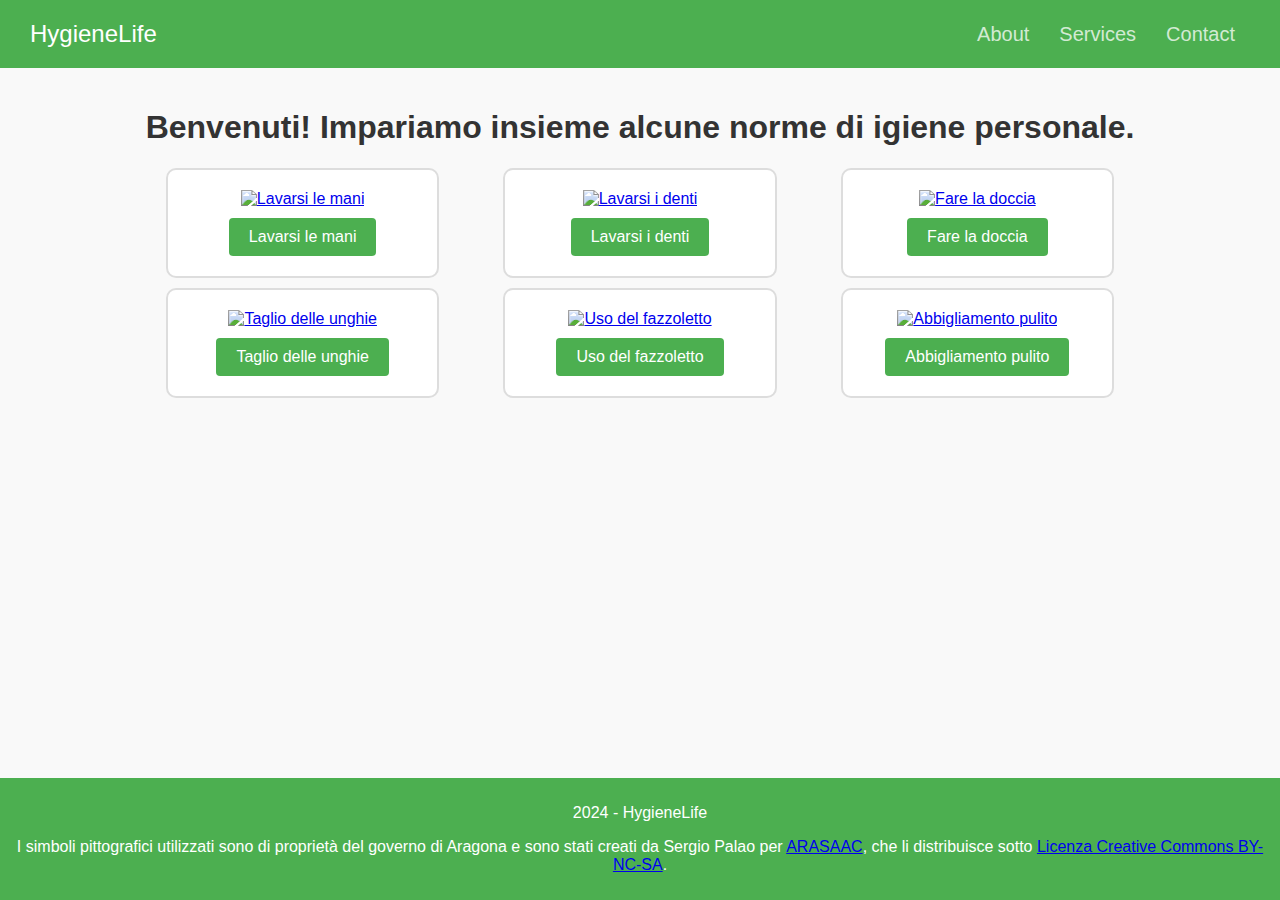
==== index.html @ a5b94e07 "Add files via upload" ====
<!DOCTYPE html>
<html lang="it">
<head>
    <meta charset="UTF-8">
    <meta name="viewport" content="width=device-width, initial-scale=1.0">
    <title>HygieneLife</title>
    <link rel="stylesheet" href="style.css">
    <link href="https://fonts.cdnfonts.com/css/open-dyslexic" rel="stylesheet">

    <style>
        @import url('https://fonts.cdnfonts.com/css/open-dyslexic');
    </style>

</head>
<body>
    <header>        
        <div id="menu">
            <div class="logo"><a href="index.html">HygieneLife</a></div>
            <ul class="nav-links">
                <li><a href="about.html">About</a></li>
                <li><a href="#">Services</a></li>
                <li><a href="#">Contact</a></li>
            </ul>
            <div class="hamburger" onclick="toggleMenu()">&#9776;</div>
        </div>
        
        <!-- menu dropdown su dispositivi mobili -->
        <div class="dropdown" id="mobileMenu">
            <a href="about.html">About</a>
            <a href="#">Services</a>
            <a href="#">Contact</a>
        </div>
    </header>

    <main>
        <h1>Benvenuti! Impariamo insieme alcune norme di igiene personale.</h1>
        <section class="guide">

            <a href="handwashing.html">
                <div class="action">
                    <div>
                        <img src="materiale/icone_CAA/handwashing.png" alt="Lavarsi le mani" class="icon">
                    </div>
                    <div>
                        <button onclick="playAudio('audio-handwashing')">Lavarsi le mani</button>
                    </div>
                    <audio id="audio-handwashing">
                        <source src="handwashing.mp3" type="audio/mpeg">
                    </audio>
                </div>
            </a>

            <a href="lavaredenti.html">
                <div class="action">
                    <div>
                        <img src="materiale/icone_CAA/brushing-teeth.png" alt="Lavarsi i denti" class="icon">
                    </div>
                    <div>
                        <button onclick="playAudio('audio-teeth')">Lavarsi i denti</button>
                    </div>
                    <audio id="audio-teeth">
                        <source src="brushing-teeth.mp3" type="audio/mpeg">
                    </audio>
                </div>
            </a>

            <a href="shower.html">
                <div class="action">
                    <div>
                        <img src="materiale/icone_CAA/shower.png" alt="Fare la doccia" class="icon">
                    </div>
                    <div>
                        <button onclick="playAudio('audio-shower')">Fare la doccia</button>
                    </div>
                    <audio id="audio-shower">
                        <source src="shower.mp3" type="audio/mpeg">
                    </audio>
                </div>
            </a>

            <a href="nails.html">
                <div class="action">
                    <div>
                        <img src="materiale/icone_CAA/tagliare-unghie.png" alt="Taglio delle unghie" class="icon">
                    </div>
                    <div>
                        <button onclick="playAudio('audio-handwashing')">Taglio delle unghie</button>
                    </div>
                    <audio id="audio-handwashing">
                        <source src="handwashing.mp3" type="audio/mpeg">
                    </audio>
                </div>
            </a>

            <a href="fazzoletto.html">
                <div class="action">
                    <div>
                        <img src="materiale/icone_CAA/soffiare-naso.png" alt="Uso del fazzoletto" class="icon">
                    </div>
                    <div>
                        <button onclick="playAudio('audio-handwashing')">Uso del fazzoletto</button>
                    </div>
                    <audio id="audio-handwashing">
                        <source src="handwashing.mp3" type="audio/mpeg">
                    </audio>
                </div>
            </a>

            <a href="abbigliamento.html">
                <div class="action">
                    <div>
                        <img src="materiale/icone_CAA/maglietta.png" alt="Abbigliamento pulito" class="icon">
                    </div>
                    <div>
                        <button onclick="playAudio('audio-shower')">Abbigliamento pulito</button>
                    </div>
                    <audio id="audio-shower">
                        <source src="shower.mp3" type="audio/mpeg">
                    </audio>
                </div>
            </a>

        </section>

    </main>
    <br>
    <br>

    <footer>
        <p>2024 - HygieneLife</p>
        <p>I simboli pittografici utilizzati sono di proprietà del governo di Aragona e sono stati creati da Sergio Palao per <a href="http://www.arasaac.org">ARASAAC</a>, che li distribuisce sotto <a href="https://creativecommons.org/licenses/by-nc-sa/4.0/deed.it">Licenza Creative Commons BY-NC-SA</a>.</p>
    </footer>

    <script src="script.js"></script>
</body>
</html>
---- style.css ----
html {
    height: 100%;
}

body {
    font-family: 'Open-Dyslexic', sans-serif;
    margin: 0;
    padding: 0;
    background-color: #f9f9f9;
    color: #333;
    text-align: center;

    min-height: 100%;    
    display: flex;
    flex-direction: column;
}

header {
    background-color: #4CAF50;
    color: white;
    padding: 10px;
}

header a {
    color: white;
    margin: 0;
    text-decoration: none;
}

.logo>a {
    font-size: 1.5em;
}

/* Menu container */
#menu {
    display: flex;
    justify-content: space-between;
    align-items: center;
    padding: 10px 20px;
    color: white;
}

/* Menu items */
.nav-links {
    display: flex;
    list-style: none;
    padding: 0;
    margin: 0;
}

.nav-links li {
    margin: 0 15px;
}

.nav-links a {
    text-decoration: none;
    color: rgba(255, 255, 255, 0.763);
    font-size: 20px;
    transition: color 0.3s;
}

.nav-links a:hover {
    color: white;
}

/* Hamburger menu icon */
.hamburger {
    display: none;
    font-size: 24px;
    cursor: pointer;
}

/* Dropdown menu for mobile */
.dropdown {
    display: none;
    flex-direction: column;
    background-color: #333;
    position: absolute;
    top: 60px;
    width: 100%;
    left: 0;
    z-index: 1000;
}

.dropdown a {
    padding: 10px 20px;
    border-bottom: 1px solid #444;
}

main {
    padding: 20px;
}

.guide {
    margin-left: auto;
    margin-right: auto;
    width: 80%;
    display: grid;
    /* grid-template-columns: auto auto auto auto; */
    grid-template-columns: 33% 33% 33%;
    justify-content: center;
    flex-wrap: wrap;
    gap: 10px;
}

.action {
    background-color: white;
    border: 2px solid #ddd;
    border-radius: 10px;
    padding: 20px;
    width: 70%;
    margin-left: auto;
    margin-right: auto;
    text-align: center;
}

.action div:last-of-type {
    margin-top: 10px;
}

.icon {
    width: 60%;
    height: auto;
}

button {
    font-family: 'Open-Dyslexic', sans-serif;
    background-color: #4CAF50;
    color: white;
    border: none;
    border-radius: 4px;
    padding: 10px 20px;
    cursor: pointer;
    font-size: 1em;
}

button:hover {
    background-color: #419645;
}

.video {
    position: relative;
    width: 50%;
    margin-left: auto;
    margin-right: auto;
    padding-top: 30%;
}

.video > iframe {
    position: absolute;
    top: 0;
    left: 0;
    bottom: 0;
    right: 0;
    width: 100%;
    height: 100%;
    border: none;
}

.about {
    width: 60%;
    margin-left: auto;
    margin-right: auto;
}

.about > p {
    text-align: justify;
}

footer {

    margin-top: auto;
    background-color: #4CAF50;
    color: white;
    padding-top: 10px;
    padding-bottom: 10px;
    bottom: 0;
    width: 100%;
}

footer > p {
    padding-left: 15px;
    padding-right: 15px;
}



/* Responsive design */
@media (max-width: 768px) {
    
    .guide {
        
        grid-template-columns: 50% 50%;
    }

    .nav-links {
        display: none;
    }

    .hamburger {
        display: block;
    }

    .dropdown {
        display: none;
    }

    .dropdown.open {
        display: flex;
    }
}

@media (max-width: 550px) {
    
    .guide {
        
        grid-template-columns: auto;
    }

    footer > p {
        font-size: 16px;
    }
}
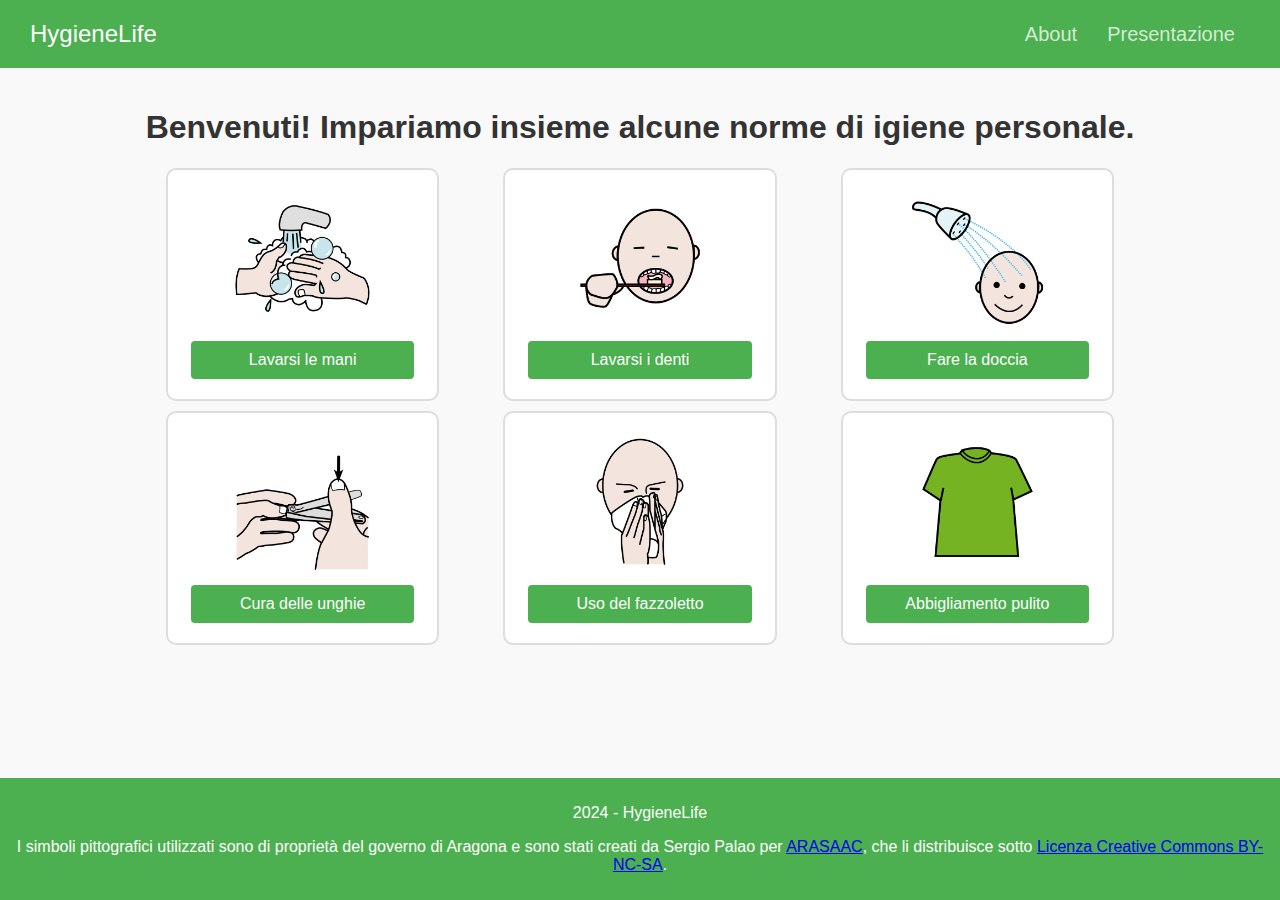
==== commit de99d21d: "Update index.html" ====
--- a/index.html
+++ b/index.html
@@ -6,6 +6,7 @@
     <title>HygieneLife</title>
     <link rel="stylesheet" href="style.css">
     <link href="https://fonts.cdnfonts.com/css/open-dyslexic" rel="stylesheet">
+    <link rel="icon" type="image/x-icon" href="materiale/favicon.png">
 
     <style>
         @import url('https://fonts.cdnfonts.com/css/open-dyslexic');
@@ -18,8 +19,7 @@
             <div class="logo"><a href="index.html">HygieneLife</a></div>
             <ul class="nav-links">
                 <li><a href="about.html">About</a></li>
-                <li><a href="#">Services</a></li>
-                <li><a href="#">Contact</a></li>
+                <li><a href="presentazione.html">Presentazione</a></li>
             </ul>
             <div class="hamburger" onclick="toggleMenu()">&#9776;</div>
         </div>
@@ -27,8 +27,7 @@
         <!-- menu dropdown su dispositivi mobili -->
         <div class="dropdown" id="mobileMenu">
             <a href="about.html">About</a>
-            <a href="#">Services</a>
-            <a href="#">Contact</a>
+            <a href="presentazione.html">Presentazione</a>
         </div>
     </header>
 
@@ -42,11 +41,8 @@
                         <img src="materiale/icone_CAA/handwashing.png" alt="Lavarsi le mani" class="icon">
                     </div>
                     <div>
-                        <button onclick="playAudio('audio-handwashing')">Lavarsi le mani</button>
+                        <div class="button">Lavarsi le mani</div>
                     </div>
-                    <audio id="audio-handwashing">
-                        <source src="handwashing.mp3" type="audio/mpeg">
-                    </audio>
                 </div>
             </a>
 
@@ -56,11 +52,8 @@
                         <img src="materiale/icone_CAA/brushing-teeth.png" alt="Lavarsi i denti" class="icon">
                     </div>
                     <div>
-                        <button onclick="playAudio('audio-teeth')">Lavarsi i denti</button>
+                        <div class="button">Lavarsi i denti</div>
                     </div>
-                    <audio id="audio-teeth">
-                        <source src="brushing-teeth.mp3" type="audio/mpeg">
-                    </audio>
                 </div>
             </a>
 
@@ -70,11 +63,8 @@
                         <img src="materiale/icone_CAA/shower.png" alt="Fare la doccia" class="icon">
                     </div>
                     <div>
-                        <button onclick="playAudio('audio-shower')">Fare la doccia</button>
+                        <div class="button">Fare la doccia</div>
                     </div>
-                    <audio id="audio-shower">
-                        <source src="shower.mp3" type="audio/mpeg">
-                    </audio>
                 </div>
             </a>
 
@@ -84,11 +74,8 @@
                         <img src="materiale/icone_CAA/tagliare-unghie.png" alt="Taglio delle unghie" class="icon">
                     </div>
                     <div>
-                        <button onclick="playAudio('audio-handwashing')">Taglio delle unghie</button>
+                        <div class="button">Cura delle unghie</div>
                     </div>
-                    <audio id="audio-handwashing">
-                        <source src="handwashing.mp3" type="audio/mpeg">
-                    </audio>
                 </div>
             </a>
 
@@ -98,11 +85,8 @@
                         <img src="materiale/icone_CAA/soffiare-naso.png" alt="Uso del fazzoletto" class="icon">
                     </div>
                     <div>
-                        <button onclick="playAudio('audio-handwashing')">Uso del fazzoletto</button>
+                        <div class="button">Uso del fazzoletto</div>
                     </div>
-                    <audio id="audio-handwashing">
-                        <source src="handwashing.mp3" type="audio/mpeg">
-                    </audio>
                 </div>
             </a>
 
@@ -112,11 +96,8 @@
                         <img src="materiale/icone_CAA/maglietta.png" alt="Abbigliamento pulito" class="icon">
                     </div>
                     <div>
-                        <button onclick="playAudio('audio-shower')">Abbigliamento pulito</button>
+                        <div class="button">Abbigliamento pulito</div>
                     </div>
-                    <audio id="audio-shower">
-                        <source src="shower.mp3" type="audio/mpeg">
-                    </audio>
                 </div>
             </a>
 
--- a/style.css
+++ b/style.css
@@ -103,6 +103,10 @@
     gap: 10px;
 }
 
+.guide > a {
+    text-decoration: none;
+}
+
 .action {
     background-color: white;
     border: 2px solid #ddd;
@@ -112,6 +116,7 @@
     margin-left: auto;
     margin-right: auto;
     text-align: center;
+    text-decoration: none;
 }
 
 .action div:last-of-type {
@@ -121,6 +126,24 @@
 .icon {
     width: 60%;
     height: auto;
+}
+
+.button {
+    font-family: 'Open-Dyslexic', sans-serif;
+    background-color: #4CAF50;
+    color: white;
+    border: none;
+    border-radius: 4px;
+    padding: 10px 20px;
+    cursor: pointer;
+    font-size: 1em;
+    width: 80%;
+    margin-left: auto;
+    margin-right: auto;
+}
+
+.button:hover {
+    background-color: #419645;
 }
 
 button {
@@ -217,7 +240,12 @@
         grid-template-columns: auto;
     }
 
+    .about {
+        width: 90%;
+    
+    }
+
     footer > p {
         font-size: 16px;
     }
-}+}
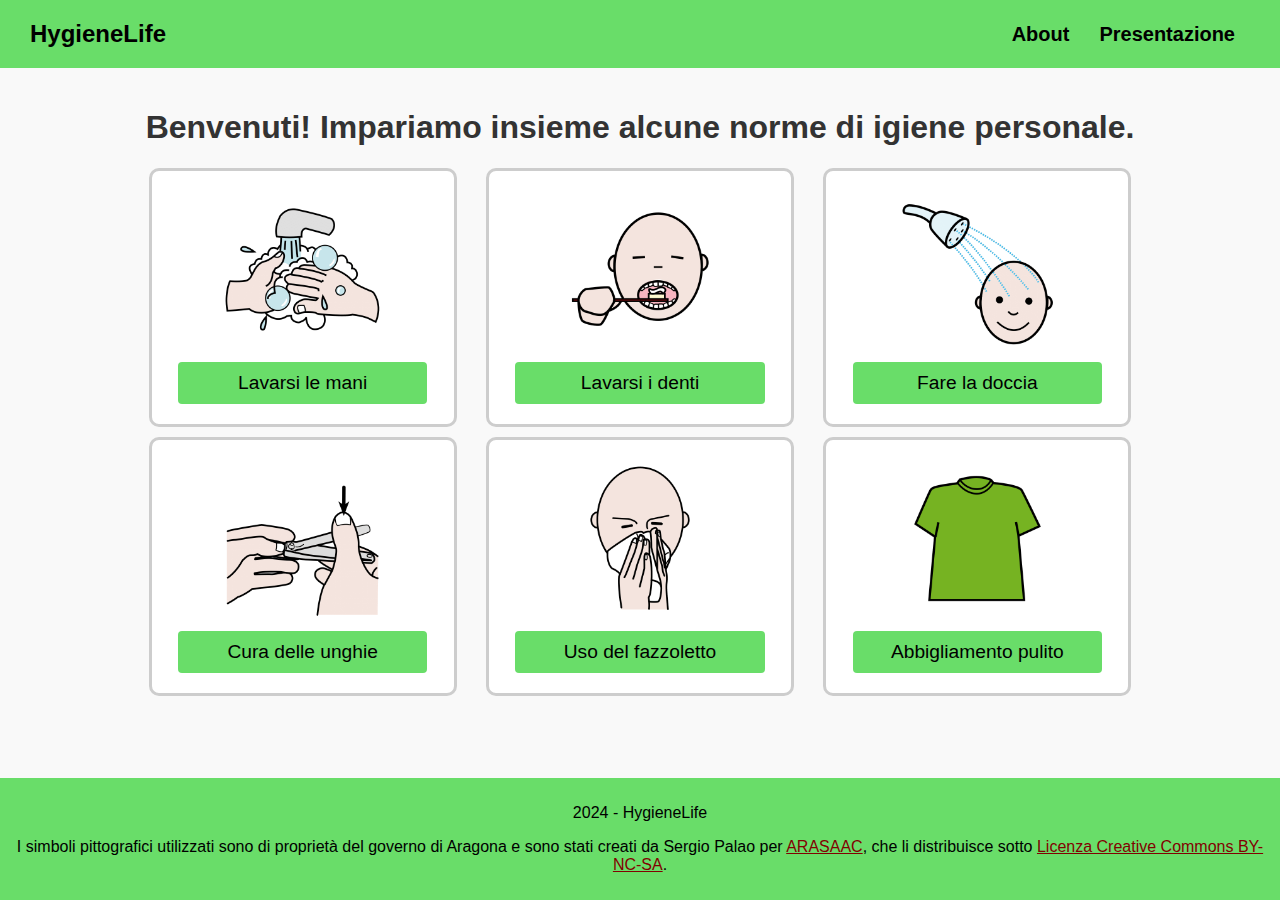
==== commit 5ae2eb10: "Add files via upload" ====
--- a/index.html
+++ b/index.html
@@ -38,7 +38,7 @@
             <a href="handwashing.html">
                 <div class="action">
                     <div>
-                        <img src="materiale/icone_CAA/handwashing.png" alt="Lavarsi le mani" class="icon">
+                        <img src="materiale/icone_CAA/handwashing.png" alt="Icona che rappresenta il lavarsi le mani" class="icon">
                     </div>
                     <div>
                         <div class="button">Lavarsi le mani</div>
@@ -49,7 +49,7 @@
             <a href="lavaredenti.html">
                 <div class="action">
                     <div>
-                        <img src="materiale/icone_CAA/brushing-teeth.png" alt="Lavarsi i denti" class="icon">
+                        <img src="materiale/icone_CAA/brushing-teeth.png" alt="Icona che rappresenta il lavarsi i denti" class="icon">
                     </div>
                     <div>
                         <div class="button">Lavarsi i denti</div>
@@ -60,7 +60,7 @@
             <a href="shower.html">
                 <div class="action">
                     <div>
-                        <img src="materiale/icone_CAA/shower.png" alt="Fare la doccia" class="icon">
+                        <img src="materiale/icone_CAA/shower.png" alt="Icona che rappresenta il fare la doccia" class="icon">
                     </div>
                     <div>
                         <div class="button">Fare la doccia</div>
@@ -71,7 +71,7 @@
             <a href="nails.html">
                 <div class="action">
                     <div>
-                        <img src="materiale/icone_CAA/tagliare-unghie.png" alt="Taglio delle unghie" class="icon">
+                        <img src="materiale/icone_CAA/tagliare-unghie.png" alt="Icona che rappresenta il tagliarsi le unghie" class="icon">
                     </div>
                     <div>
                         <div class="button">Cura delle unghie</div>
@@ -82,7 +82,7 @@
             <a href="fazzoletto.html">
                 <div class="action">
                     <div>
-                        <img src="materiale/icone_CAA/soffiare-naso.png" alt="Uso del fazzoletto" class="icon">
+                        <img src="materiale/icone_CAA/soffiare-naso.png" alt="Icona che rappresenta il soffiarsi il naso con un fazzoletto" class="icon">
                     </div>
                     <div>
                         <div class="button">Uso del fazzoletto</div>
@@ -93,7 +93,7 @@
             <a href="abbigliamento.html">
                 <div class="action">
                     <div>
-                        <img src="materiale/icone_CAA/maglietta.png" alt="Abbigliamento pulito" class="icon">
+                        <img src="materiale/icone_CAA/maglietta.png" alt="Icona che rappresenta una maglietta" class="icon">
                     </div>
                     <div>
                         <div class="button">Abbigliamento pulito</div>
--- a/style.css
+++ b/style.css
@@ -16,13 +16,14 @@
 }
 
 header {
-    background-color: #4CAF50;
-    color: white;
+    background-color: #69DD69;
+    color: black;
     padding: 10px;
 }
 
 header a {
-    color: white;
+    color: black;
+    font-weight: bold;
     margin: 0;
     text-decoration: none;
 }
@@ -37,7 +38,7 @@
     justify-content: space-between;
     align-items: center;
     padding: 10px 20px;
-    color: white;
+    color: black;
 }
 
 /* Menu items */
@@ -54,13 +55,13 @@
 
 .nav-links a {
     text-decoration: none;
-    color: rgba(255, 255, 255, 0.763);
+    color: black;
     font-size: 20px;
     transition: color 0.3s;
 }
 
 .nav-links a:hover {
-    color: white;
+        color: rgba(0, 0, 0, 0.65);
 }
 
 /* Hamburger menu icon */
@@ -85,6 +86,7 @@
 .dropdown a {
     padding: 10px 20px;
     border-bottom: 1px solid #444;
+    color: white;
 }
 
 main {
@@ -109,10 +111,10 @@
 
 .action {
     background-color: white;
-    border: 2px solid #ddd;
+    border: 3px solid #cdcdcd;
     border-radius: 10px;
     padding: 20px;
-    width: 70%;
+    width: 80%;
     margin-left: auto;
     margin-right: auto;
     text-align: center;
@@ -130,13 +132,13 @@
 
 .button {
     font-family: 'Open-Dyslexic', sans-serif;
-    background-color: #4CAF50;
-    color: white;
+    background-color: #69DD69;
+    color: black;
     border: none;
     border-radius: 4px;
     padding: 10px 20px;
     cursor: pointer;
-    font-size: 1em;
+    font-size: 1.2em;
     width: 80%;
     margin-left: auto;
     margin-right: auto;
@@ -148,8 +150,8 @@
 
 button {
     font-family: 'Open-Dyslexic', sans-serif;
-    background-color: #4CAF50;
-    color: white;
+    background-color: #69DD69;
+    color: black;
     border: none;
     border-radius: 4px;
     padding: 10px 20px;
@@ -187,14 +189,14 @@
 }
 
 .about > p {
-    text-align: justify;
+    text-align:left;
 }
 
 footer {
 
     margin-top: auto;
-    background-color: #4CAF50;
-    color: white;
+    background-color: #69DD69;
+    color: black;
     padding-top: 10px;
     padding-bottom: 10px;
     bottom: 0;
@@ -206,10 +208,14 @@
     padding-right: 15px;
 }
 
+footer a {
+    color: #810101;
+}
+
 
 
 /* Responsive design */
-@media (max-width: 768px) {
+@media (max-width: 767px) {
     
     .guide {
         
@@ -234,6 +240,14 @@
 }
 
 @media (max-width: 550px) {
+
+    h1 {
+        font-size: 22px;
+    }
+
+    h2 {
+        font-size: 18px;
+    }
     
     .guide {
         
@@ -245,7 +259,16 @@
     
     }
 
+    .video {
+        position: relative;
+        width: 70%;
+        margin-left: auto;
+        margin-right: auto;
+        padding-top: 40%;
+        
+    }
+
     footer > p {
         font-size: 16px;
     }
-}
+}